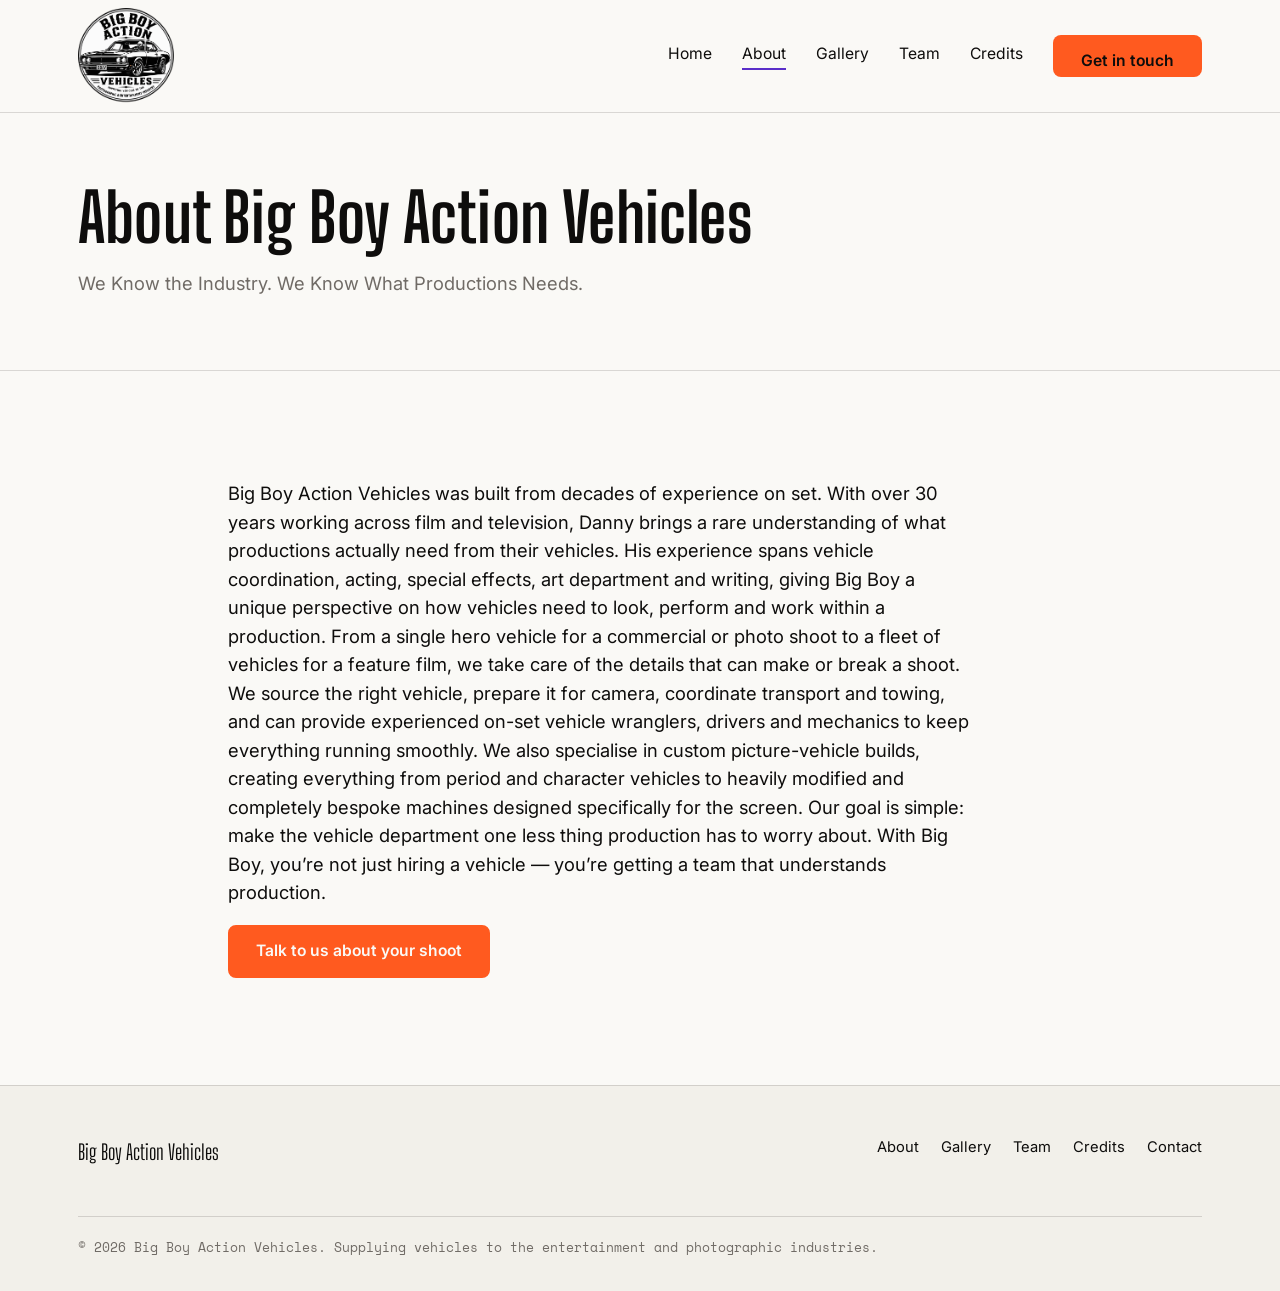
==== about.html @ 37b52cfc "Update lede paragraph in about.html" ====
<!doctype html>
<html lang="en">
<head>
<meta charset="utf-8">
<meta name="viewport" content="width=device-width, initial-scale=1">
<title>About — Big Boy Action Vehicles</title>
<meta name="description" content="What Big Boy Action Vehicles does and who we do it for.">
<link rel="preconnect" href="https://fonts.googleapis.com">
<link href="https://fonts.googleapis.com/css2?family=Big+Shoulders+Display:wght@600;700;800&family=Inter:wght@400;500;600;700&family=Space+Mono&display=swap" rel="stylesheet">
<link rel="stylesheet" href="styles.css">
</head>
<body>

<header class="site-header">
  <div class="wrap">
    <a href="index.html" class="logo"><img src="assets/logo-header.png" alt="Big Boy Action Vehicles"></a>
    <button class="nav-toggle" aria-label="Open menu" aria-expanded="false">
      <span></span>
    </button>
    <nav class="main-nav">
      <a href="index.html">Home</a>
      <a href="about.html" aria-current="page">About</a>
      <a href="gallery.html">Gallery</a>
      <a href="team.html">Team</a>
      <a href="credits.html">Credits</a>
      <a href="contact.html" class="btn btn-solid">Get in touch</a>
    </nav>
  </div>
</header>

<section class="page-hero">
  <div class="wrap">
    <h1 style="font-size:clamp(2.4rem,6vw,4.2rem);">About Big Boy Action Vehicles</h1>
    <p class="lede">We Know the Industry. We Know What Productions Needs.</p>
  </div>
</section>

<section class="section">
  <div class="wrap" style="max-width:80ch;">
    <p style="font-size:1.15rem;">
      Big Boy Action Vehicles was built from decades of experience on set.

With over 30 years working across film and television, Danny brings a rare understanding of what productions actually need from their vehicles. His experience spans vehicle coordination, acting, special effects, art department and writing, giving Big Boy a unique perspective on how vehicles need to look, perform and work within a production.

From a single hero vehicle for a commercial or photo shoot to a fleet of vehicles for a feature film, we take care of the details that can make or break a shoot. We source the right vehicle, prepare it for camera, coordinate transport and towing, and can provide experienced on-set vehicle wranglers, drivers and mechanics to keep everything running smoothly.

We also specialise in custom picture-vehicle builds, creating everything from period and character vehicles to heavily modified and completely bespoke machines designed specifically for the screen.

Our goal is simple: make the vehicle department one less thing production has to worry about.

With Big Boy, you’re not just hiring a vehicle — you’re getting a team that understands production.
    </p>
    <p><a href="contact.html" class="btn btn-solid" style="border-color:var(--orange);background:var(--orange);">Talk to us about your shoot</a></p>
  </div>
</section>

<footer class="site-footer">
  <div class="wrap">
    <div class="foot-logo">Big Boy Action Vehicles</div>
    <nav>
      <a href="about.html">About</a>
      <a href="gallery.html">Gallery</a>
      <a href="team.html">Team</a>
      <a href="credits.html">Credits</a>
      <a href="contact.html">Contact</a>
    </nav>
    <div class="fine">© <span id="year"></span> Big Boy Action Vehicles. Supplying vehicles to the entertainment and photographic industries.</div>
  </div>
</footer>

<script src="script.js"></script>
<script>document.getElementById("year").textContent = new Date().getFullYear();</script>
</body>
</html>
---- styles.css ----
/* ============================================
   BIG BOY ACTION VEHICLES — shared stylesheet
   ============================================ */

:root {
  --black: #0e0d0c;
  --white: #faf9f6;
  --paper: #f2f0ea;
  --gray: #706b66;
  --gray-light: #cfc9c1;
  --purple: #5a2ec9;
  --orange: #ff5a1f;

  --display: "Big Shoulders Display", sans-serif;
  --body: "Inter", sans-serif;
  --mono: "Space Mono", monospace;

  --edge: 1px solid rgba(14, 13, 12, 0.14);
  --edge-light: 1px solid rgba(250, 249, 246, 0.18);
  --max: 1180px;
}

* { box-sizing: border-box; }

html { scroll-behavior: smooth; }

body {
  margin: 0;
  background: var(--white);
  color: var(--black);
  font-family: var(--body);
  font-size: 17px;
  line-height: 1.55;
  -webkit-font-smoothing: antialiased;
}

img { max-width: 100%; display: block; }

a { color: inherit; }

h1, h2, h3 {
  font-family: var(--display);
  font-weight: 700;
  line-height: 0.92;
  margin: 0;
  letter-spacing: 0.2px;
}

h1 { font-size: clamp(3rem, 8vw, 6.5rem); }
h2 { font-size: clamp(2.1rem, 5vw, 3.4rem); }
h3 { font-size: clamp(1.3rem, 3vw, 1.7rem); }

p { max-width: 62ch; }

.wrap {
  max-width: var(--max);
  margin: 0 auto;
  padding: 0 28px;
}

/* focus visibility for accessibility */
a:focus-visible,
button:focus-visible,
input:focus-visible,
textarea:focus-visible,
select:focus-visible {
  outline: 3px solid var(--orange);
  outline-offset: 2px;
}

@media (prefers-reduced-motion: reduce) {
  html { scroll-behavior: auto; }
  * { animation: none !important; transition: none !important; }
}

/* ---------- header ---------- */

.site-header {
  position: sticky;
  top: 0;
  z-index: 50;
  background: var(--white);
  border-bottom: var(--edge);
}

.site-header .wrap {
  display: flex;
  align-items: center;
  justify-content: space-between;
  padding-top: 8px;
  padding-bottom: 8px;
}

.logo {
  text-decoration: none;
  color: var(--black);
  display: flex;
  align-items: center;
  line-height: 1;
}

.logo img {
  height: 1in;
  width: auto;
  display: block;
}

nav.main-nav {
  display: flex;
  align-items: center;
  gap: 30px;
}

nav.main-nav a {
  text-decoration: none;
  font-size: 0.98rem;
  color: var(--black);
  padding-bottom: 2px;
  border-bottom: 2px solid transparent;
}

nav.main-nav a:hover,
nav.main-nav a[aria-current="page"] {
  border-bottom-color: var(--purple);
}

.btn {
  display: inline-block;
  font-family: var(--body);
  font-weight: 600;
  font-size: 0.98rem;
  text-decoration: none;
  padding: 12px 26px;
  border: 2px solid var(--black);
  color: var(--black);
  background: transparent;
  cursor: pointer;
  transition: background 0.15s ease, color 0.15s ease, border-color 0.15s ease;
}

.btn:hover { background: var(--black); color: var(--white); }

.btn-solid {
  background: var(--orange);
  border-color: var(--orange);
  color: var(--white);
  border-radius: 8px;
}

.btn-solid:hover {
  background: var(--purple);
  border-color: var(--purple);
  color: var(--white);
}

.nav-toggle {
  display: none;
  background: none;
  border: none;
  cursor: pointer;
  padding: 6px;
}

.nav-toggle span,
.nav-toggle span::before,
.nav-toggle span::after {
  content: "";
  display: block;
  width: 26px;
  height: 2px;
  background: var(--black);
  position: relative;
  transition: transform 0.15s ease;
}
.nav-toggle span::before { position: absolute; top: -8px; }
.nav-toggle span::after { position: absolute; top: 8px; }

@media (max-width: 780px) {
  .nav-toggle { display: block; }
  nav.main-nav {
    position: absolute;
    top: 100%;
    left: 0;
    right: 0;
    background: var(--white);
    border-bottom: var(--edge);
    flex-direction: column;
    align-items: flex-start;
    gap: 0;
    padding: 10px 28px 22px;
    display: none;
  }
  nav.main-nav.open { display: flex; }
  nav.main-nav a { width: 100%; padding: 12px 0; border-bottom: 1px solid rgba(14,13,12,0.1); }
  nav.main-nav .btn { margin-top: 12px; }
}

/* ---------- hero ---------- */

.hero {
  position: relative;
  background: var(--black);
  color: var(--white);
  overflow: hidden;
  clip-path: polygon(0 0, 100% 0, 100% 92%, 0 100%);
}

.hero .wrap {
  display: grid;
  grid-template-columns: 1.15fr 0.85fr;
  gap: 40px;
  align-items: center;
  padding-top: 90px;
  padding-bottom: 130px;
}

.hero-copy .kicker {
  font-family: var(--mono);
  font-size: 0.85rem;
  color: var(--orange);
  margin: 0 0 18px;
}

.hero h1 { color: var(--white); }

.hero p.lede {
  color: var(--gray-light);
  font-size: 1.15rem;
  margin: 26px 0 34px;
  max-width: 46ch;
}

.hero-actions { display: flex; gap: 16px; flex-wrap: wrap; }

.hero .btn { border-color: var(--white); color: var(--white); }
.hero .btn:hover { background: var(--white); color: var(--black); }

.hero-art {
  position: relative;
  aspect-ratio: 4 / 5;
  background:
    linear-gradient(160deg, rgba(90,46,201,0.55), transparent 55%),
    linear-gradient(-20deg, rgba(255,90,31,0.5), transparent 50%),
    #1c1a18;
  border: var(--edge-light);
}

.hero-art::after {
  content: "Add a vehicle photo here";
  position: absolute;
  inset: 0;
  display: flex;
  align-items: center;
  justify-content: center;
  text-align: center;
  padding: 20px;
  font-family: var(--mono);
  font-size: 0.85rem;
  color: rgba(250,249,246,0.6);
}

.hero-art--filled::after { content: none; }

.hero-art--filled {
  display: flex;
  align-items: center;
  justify-content: center;
  padding: 8%;
  background: var(--black);
  border: none;
}

.hero-art--filled img {
  width: 100%;
  max-width: 520px;
  border-radius: 50%;
  box-shadow: 0 20px 60px rgba(0,0,0,0.45);
}

@media (max-width: 860px) {
  .hero .wrap { grid-template-columns: 1fr; padding-top: 60px; padding-bottom: 80px; }
  .hero-art { aspect-ratio: 16/10; }
}

/* ---------- highlight strip ---------- */

.strip {
  border-bottom: var(--edge);
  background: var(--paper);
}

.strip .wrap {
  display: flex;
  flex-wrap: wrap;
}

.strip .item {
  flex: 1 1 220px;
  padding: 26px 28px;
  border-left: var(--edge);
  font-size: 1rem;
  font-weight: 600;
}

.strip .item:first-child { border-left: none; }

/* ---------- generic sections ---------- */

.section { padding: 90px 0; }
.section-tight { padding: 60px 0; }

.section-head {
  display: flex;
  justify-content: space-between;
  align-items: flex-end;
  gap: 30px;
  margin-bottom: 46px;
  flex-wrap: wrap;
}

.section-head p { color: var(--gray); margin: 0; }

.page-hero {
  padding: 74px 0 54px;
  border-bottom: var(--edge);
}

.page-hero p.lede {
  color: var(--gray);
  font-size: 1.15rem;
  margin-top: 20px;
  max-width: 60ch;
}

/* ---------- about paragraph block ---------- */

.about-block {
  display: grid;
  grid-template-columns: 0.9fr 1.1fr;
  gap: 60px;
}

.about-block .pull {
  border-left: 4px solid var(--orange);
  padding-left: 22px;
  font-family: var(--display);
  font-size: 1.6rem;
  line-height: 1.15;
}

.about-block .copy p { font-size: 1.08rem; }

@media (max-width: 860px) {
  .about-block { grid-template-columns: 1fr; gap: 30px; }
}

/* ---------- gallery ---------- */

.gallery-grid {
  display: grid;
  grid-template-columns: repeat(3, 1fr);
  gap: 4px;
}

.gallery-item {
  position: relative;
  aspect-ratio: 4/3;
  background: #1c1a18;
  overflow: hidden;
}

.gallery-item:nth-child(6n+1) { background: linear-gradient(135deg, #201c33, #1c1a18); }
.gallery-item:nth-child(6n+2) { background: linear-gradient(135deg, #3a1c14, #1c1a18); }
.gallery-item:nth-child(6n+3) { background: linear-gradient(135deg, #1c1a18, #241d33); }
.gallery-item:nth-child(6n+4) { background: linear-gradient(135deg, #331d16, #1c1a18); }
.gallery-item:nth-child(6n+5) { background: linear-gradient(135deg, #1c1a18, #2a1a3a); }
.gallery-item:nth-child(6n+6) { background: linear-gradient(135deg, #1c1a18, #3a2312); }

.gallery-item span {
  position: absolute;
  inset: 0;
  display: flex;
  align-items: center;
  justify-content: center;
  text-align: center;
  padding: 16px;
  font-family: var(--mono);
  font-size: 0.78rem;
  color: rgba(250,249,246,0.55);
}

@media (max-width: 780px) {
  .gallery-grid { grid-template-columns: repeat(2, 1fr); }
}

/* ---------- team ---------- */

.team-grid {
  display: grid;
  grid-template-columns: repeat(3, 1fr);
}

.team-card {
  padding: 30px 26px;
  border-top: var(--edge);
  border-left: var(--edge);
}

.team-grid .team-card:nth-child(3n+1) { border-left: none; }

.team-photo {
  aspect-ratio: 1;
  background: linear-gradient(150deg, var(--purple), var(--black) 70%);
  margin-bottom: 18px;
}

.team-card h3 { margin-bottom: 4px; }
.team-role {
  font-family: var(--mono);
  font-size: 0.82rem;
  color: var(--orange);
  margin-bottom: 14px;
  display: block;
}

@media (max-width: 780px) {
  .team-grid { grid-template-columns: 1fr; }
  .team-grid .team-card { border-left: none; }
}

/* ---------- credits (film-credits styling) ---------- */

.credits-roll {
  background: var(--black);
  color: var(--white);
}

.credits-roll .section { padding: 80px 0 100px; }

.credit-block { margin-bottom: 46px; }

.credit-block .role {
  font-family: var(--mono);
  font-size: 0.8rem;
  color: var(--orange);
  text-transform: lowercase;
  margin-bottom: 10px;
  display: block;
}

.credit-block ul {
  list-style: none;
  margin: 0;
  padding: 0;
  columns: 2;
  column-gap: 40px;
}

.credit-block li {
  font-family: var(--display);
  font-size: 1.4rem;
  padding: 6px 0;
  border-bottom: 1px solid rgba(250,249,246,0.12);
  break-inside: avoid;
}

@media (max-width: 700px) {
  .credit-block ul { columns: 1; }
}

/* ---------- contact form ---------- */

.contact-layout {
  display: grid;
  grid-template-columns: 0.9fr 1.1fr;
  gap: 60px;
}

.contact-info .detail { margin-bottom: 22px; }
.contact-info .detail .label {
  font-family: var(--mono);
  font-size: 0.78rem;
  color: var(--gray);
  display: block;
  margin-bottom: 4px;
}

form.enquiry { display: grid; gap: 20px; }

.field { display: grid; gap: 6px; }

.field label { font-size: 0.92rem; font-weight: 600; }

.field input,
.field select,
.field textarea {
  font-family: var(--body);
  font-size: 1rem;
  padding: 13px 14px;
  border: 2px solid var(--black);
  background: var(--white);
  color: var(--black);
  width: 100%;
}

.field textarea { min-height: 130px; resize: vertical; }

.form-note {
  font-size: 0.88rem;
  color: var(--gray);
  margin-top: -6px;
}

.form-success {
  border: 2px solid var(--black);
  padding: 26px;
  font-family: var(--display);
  font-size: 1.3rem;
  display: none;
}

@media (max-width: 860px) {
  .contact-layout { grid-template-columns: 1fr; gap: 34px; }
}

/* ---------- footer ---------- */

.site-footer {
  border-top: var(--edge);
  background: var(--paper);
  padding: 50px 0 34px;
}

.site-footer .wrap {
  display: flex;
  justify-content: space-between;
  flex-wrap: wrap;
  gap: 24px;
}

.site-footer .foot-logo {
  font-family: var(--display);
  font-size: 1.3rem;
}

.site-footer nav {
  display: flex;
  gap: 22px;
  flex-wrap: wrap;
}

.site-footer nav a { text-decoration: none; font-size: 0.92rem; }

.site-footer .fine {
  width: 100%;
  margin-top: 24px;
  padding-top: 20px;
  border-top: var(--edge);
  font-size: 0.82rem;
  color: var(--gray);
  font-family: var(--mono);
}
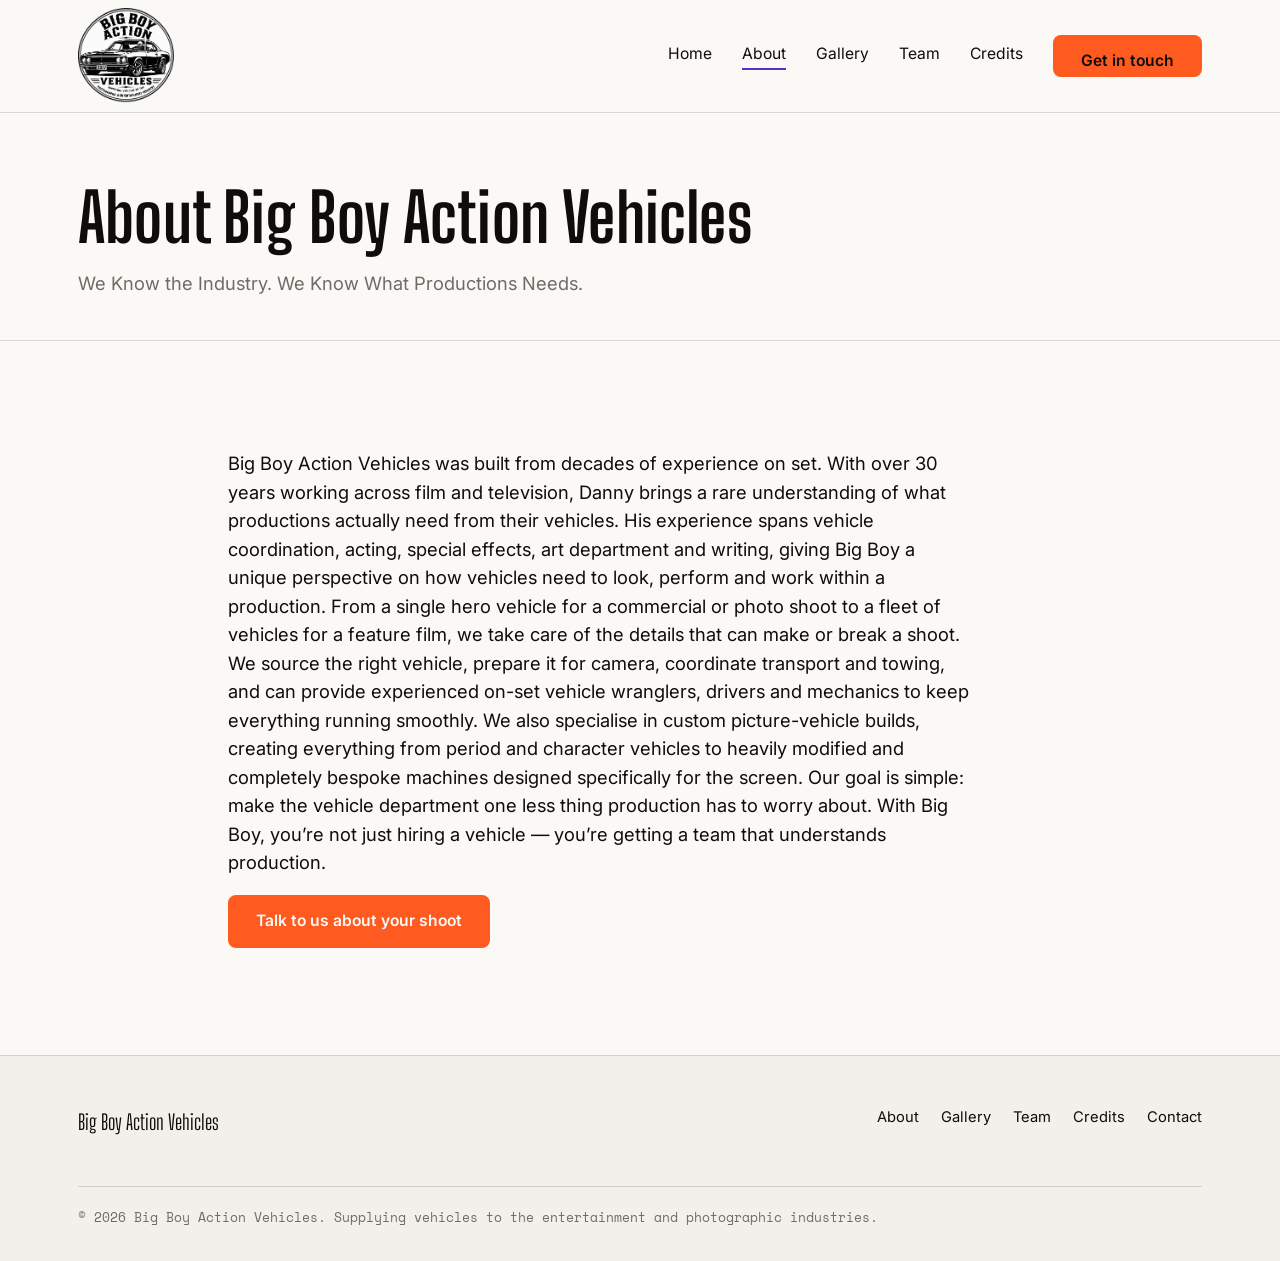
==== commit f42323f4: "Remove extra newline in about.html" ====
--- a/about.html
+++ b/about.html
@@ -34,7 +34,6 @@
     <p class="lede">We Know the Industry. We Know What Productions Needs.</p>
   </div>
 </section>
-
 <section class="section">
   <div class="wrap" style="max-width:80ch;">
     <p style="font-size:1.15rem;">
--- a/styles.css
+++ b/styles.css
@@ -272,7 +272,7 @@
 
 .hero-art--filled img {
   width: 100%;
-  max-width: 520px;
+  max-width: 620px;
   border-radius: 50%;
   box-shadow: 0 20px 60px rgba(0,0,0,0.45);
 }
@@ -321,7 +321,7 @@
 .section-head p { color: var(--gray); margin: 0; }
 
 .page-hero {
-  padding: 74px 0 54px;
+  padding: 74px 0 24px;
   border-bottom: var(--edge);
 }
 
@@ -409,9 +409,18 @@
 .team-grid .team-card:nth-child(3n+1) { border-left: none; }
 
 .team-photo {
-  aspect-ratio: 1;
-  background: linear-gradient(150deg, var(--purple), var(--black) 70%);
+  width: 100%;
+   height: 250px;
+   overflow: hidden;
+   background: linear-gradient(150deg, var(--purple), var(--black) 70%);
   margin-bottom: 18px;
+}
+
+.team-photo img {
+  width: 100%;
+   height: 100%;
+   object-fit: cover;
+   display: block;  
 }
 
 .team-card h3 { margin-bottom: 4px; }
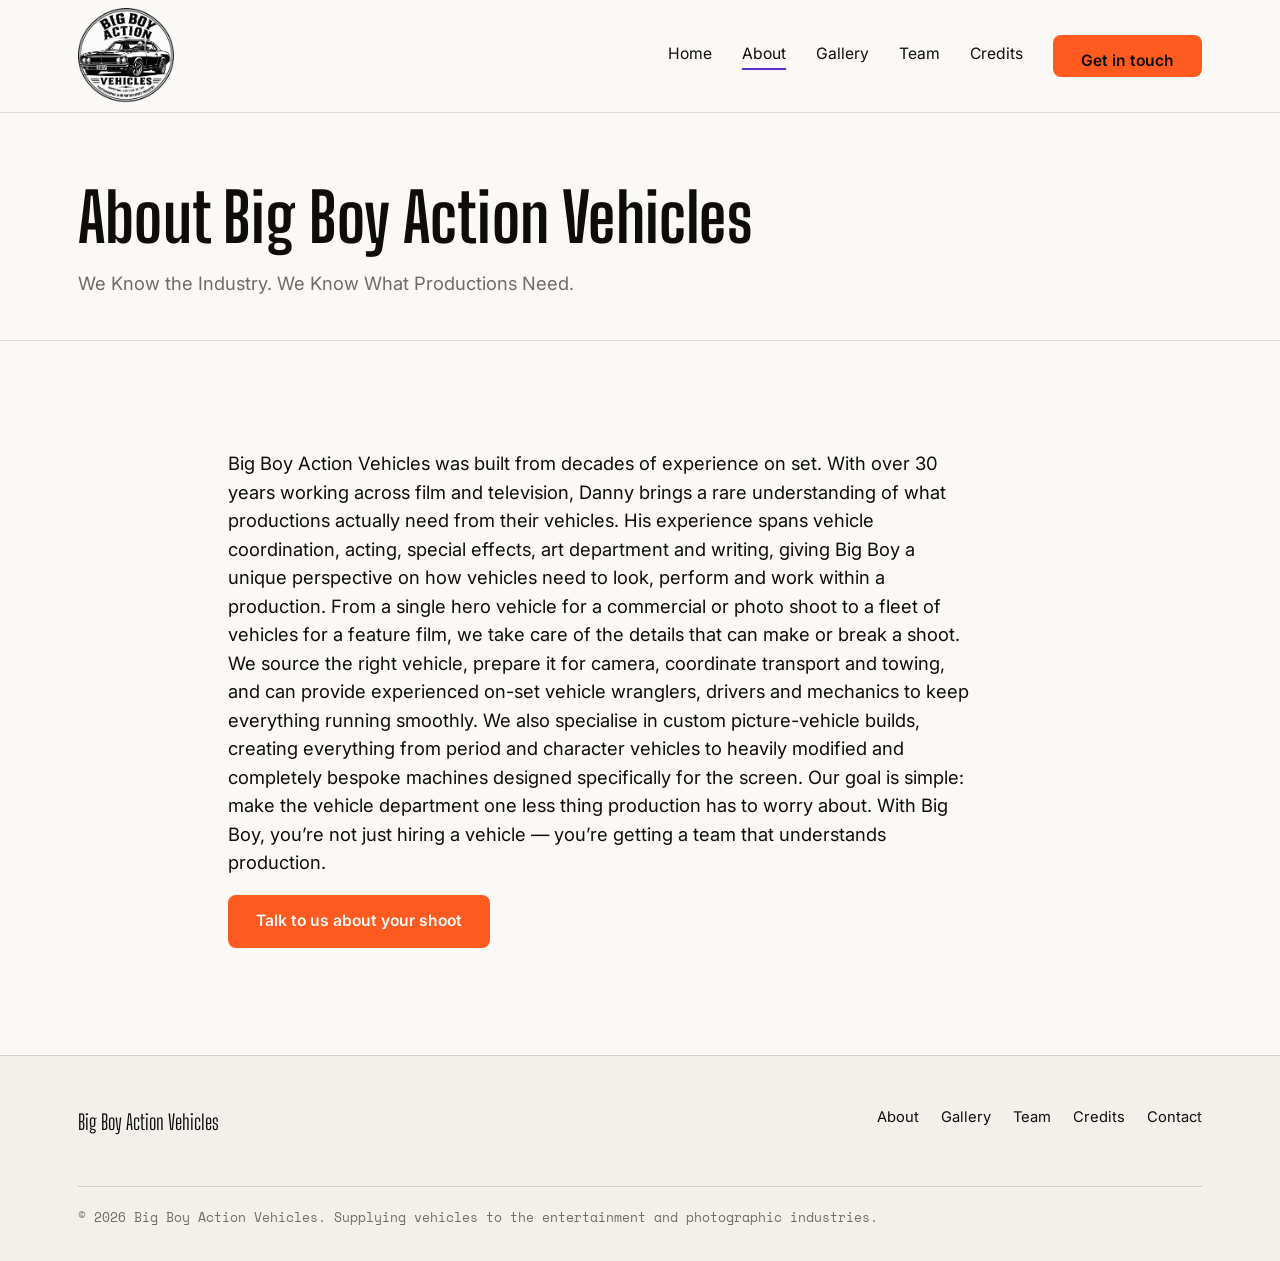
==== commit b8b64636: "Correct grammar in about.html content" ====
--- a/about.html
+++ b/about.html
@@ -31,7 +31,7 @@
 <section class="page-hero">
   <div class="wrap">
     <h1 style="font-size:clamp(2.4rem,6vw,4.2rem);">About Big Boy Action Vehicles</h1>
-    <p class="lede">We Know the Industry. We Know What Productions Needs.</p>
+    <p class="lede">We Know the Industry. We Know What Productions Need.</p>
   </div>
 </section>
 <section class="section">
@@ -41,11 +41,14 @@
 
 With over 30 years working across film and television, Danny brings a rare understanding of what productions actually need from their vehicles. His experience spans vehicle coordination, acting, special effects, art department and writing, giving Big Boy a unique perspective on how vehicles need to look, perform and work within a production.
 
-From a single hero vehicle for a commercial or photo shoot to a fleet of vehicles for a feature film, we take care of the details that can make or break a shoot. We source the right vehicle, prepare it for camera, coordinate transport and towing, and can provide experienced on-set vehicle wranglers, drivers and mechanics to keep everything running smoothly.
 
-We also specialise in custom picture-vehicle builds, creating everything from period and character vehicles to heavily modified and completely bespoke machines designed specifically for the screen.
+      From a single hero vehicle for a commercial or photo shoot to a fleet of vehicles for a feature film, we take care of the details that can make or break a shoot. We source the right vehicle, prepare it for camera, coordinate transport and towing, and can provide experienced on-set vehicle wranglers, drivers and mechanics to keep everything running smoothly.
 
-Our goal is simple: make the vehicle department one less thing production has to worry about.
+
+      We also specialise in custom picture-vehicle builds, creating everything from period and character vehicles to heavily modified and completely bespoke machines designed specifically for the screen.
+
+
+      Our goal is simple: make the vehicle department one less thing production has to worry about.
 
 With Big Boy, you’re not just hiring a vehicle — you’re getting a team that understands production.
     </p>
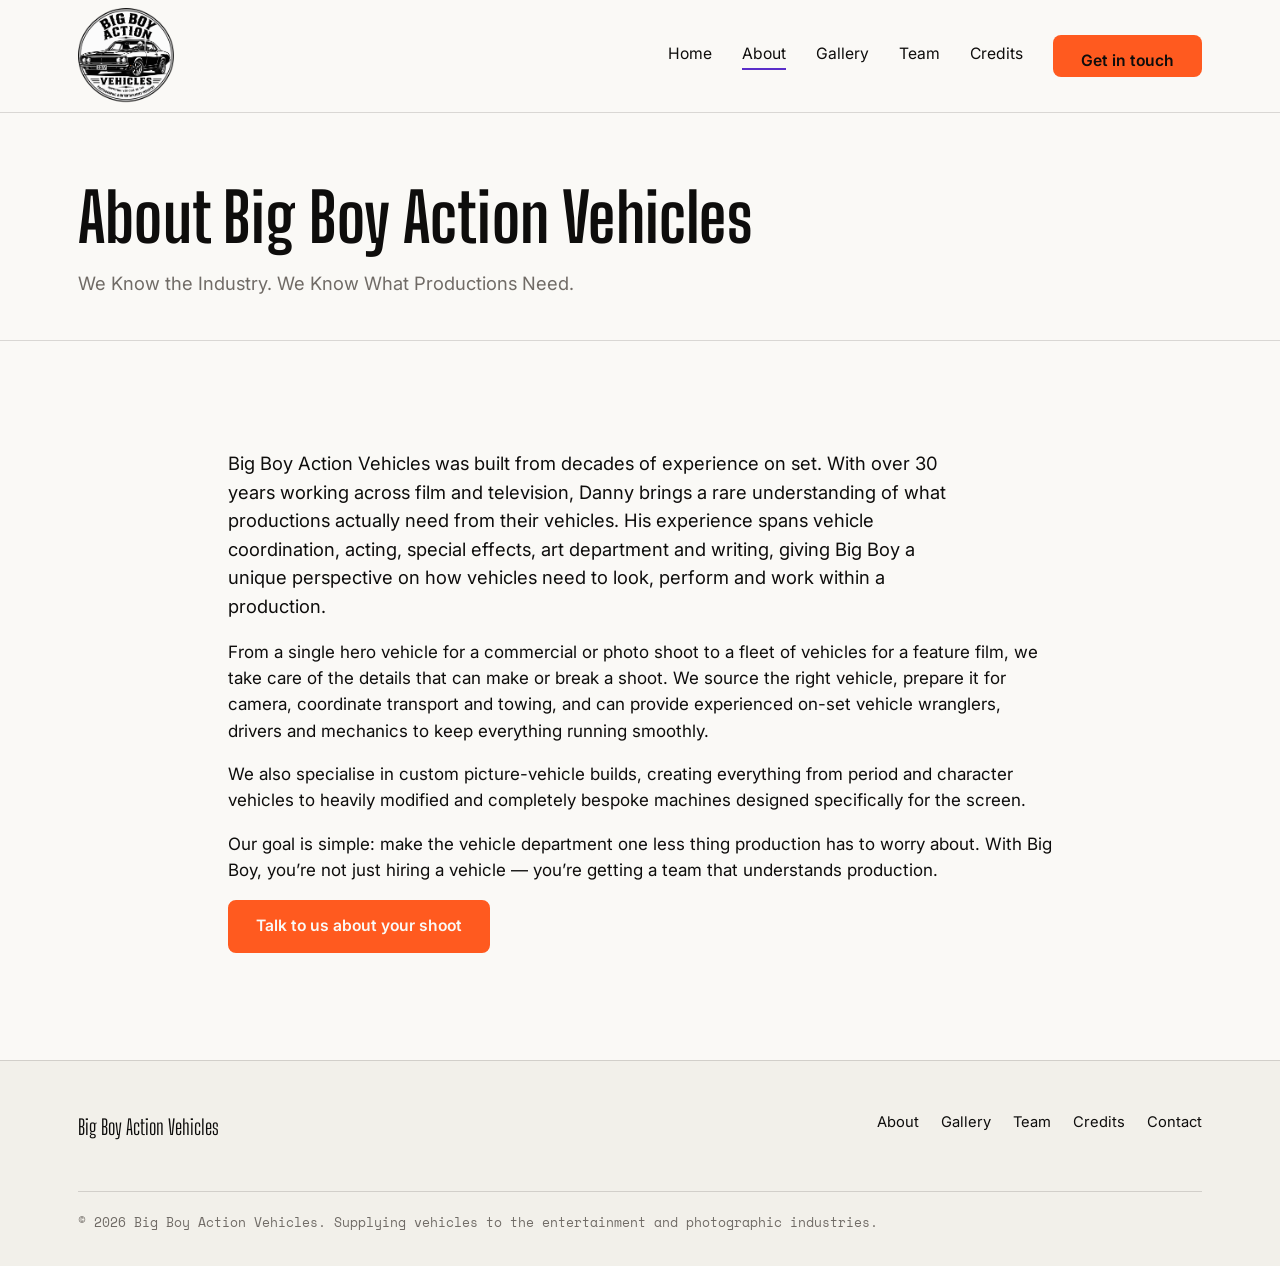
==== commit 22f4afa0: "Fix HTML structure in about.html Correct HTML formatting by adding paragraph tags around specific te" ====
--- a/about.html
+++ b/about.html
@@ -42,13 +42,13 @@
 With over 30 years working across film and television, Danny brings a rare understanding of what productions actually need from their vehicles. His experience spans vehicle coordination, acting, special effects, art department and writing, giving Big Boy a unique perspective on how vehicles need to look, perform and work within a production.
 
 
-      From a single hero vehicle for a commercial or photo shoot to a fleet of vehicles for a feature film, we take care of the details that can make or break a shoot. We source the right vehicle, prepare it for camera, coordinate transport and towing, and can provide experienced on-set vehicle wranglers, drivers and mechanics to keep everything running smoothly.
+      <p></p>From a single hero vehicle for a commercial or photo shoot to a fleet of vehicles for a feature film, we take care of the details that can make or break a shoot. We source the right vehicle, prepare it for camera, coordinate transport and towing, and can provide experienced on-set vehicle wranglers, drivers and mechanics to keep everything running smoothly.
 
 
-      We also specialise in custom picture-vehicle builds, creating everything from period and character vehicles to heavily modified and completely bespoke machines designed specifically for the screen.
+     <p></P> We also specialise in custom picture-vehicle builds, creating everything from period and character vehicles to heavily modified and completely bespoke machines designed specifically for the screen.
 
 
-      Our goal is simple: make the vehicle department one less thing production has to worry about.
+     <p></p> Our goal is simple: make the vehicle department one less thing production has to worry about.
 
 With Big Boy, you’re not just hiring a vehicle — you’re getting a team that understands production.
     </p>
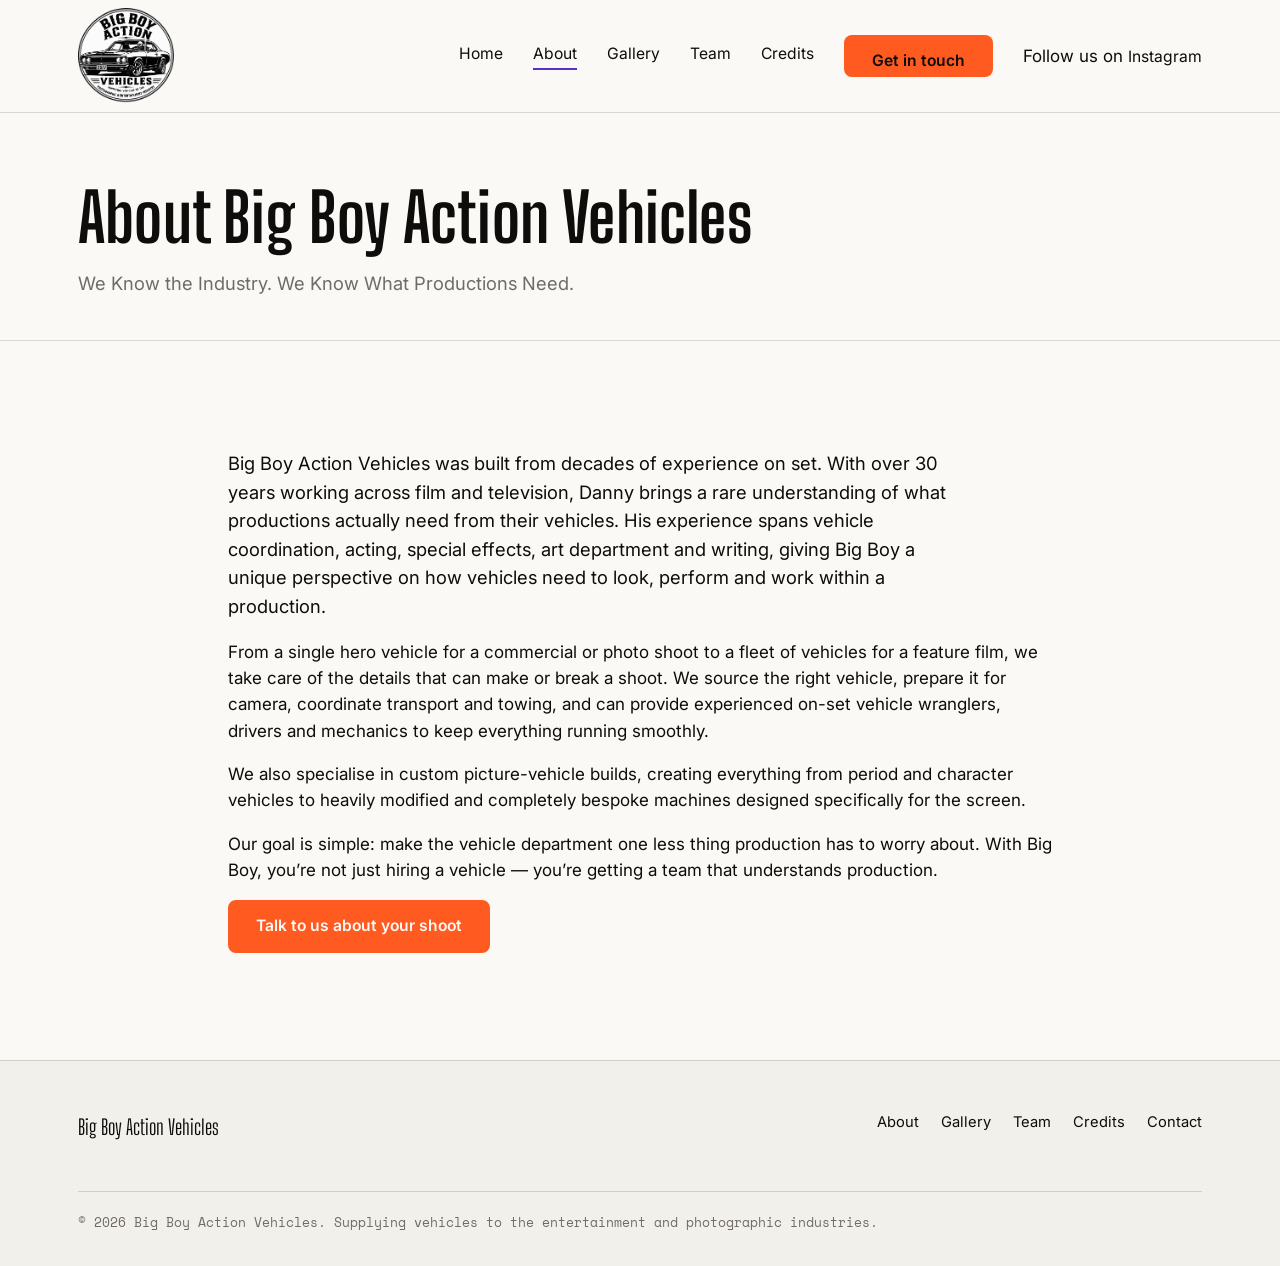
==== commit d1e9119c: "Add Instagram link to about page" ====
--- a/about.html
+++ b/about.html
@@ -24,6 +24,7 @@
       <a href="team.html">Team</a>
       <a href="credits.html">Credits</a>
       <a href="contact.html" class="btn btn-solid">Get in touch</a>
+      <p>Follow us on <a href="https://www.instagram.com/bigboyactionvehicles" target="_blank" rel="noopener noreferrer">Instagram</a></p>
     </nav>
   </div>
 </header>
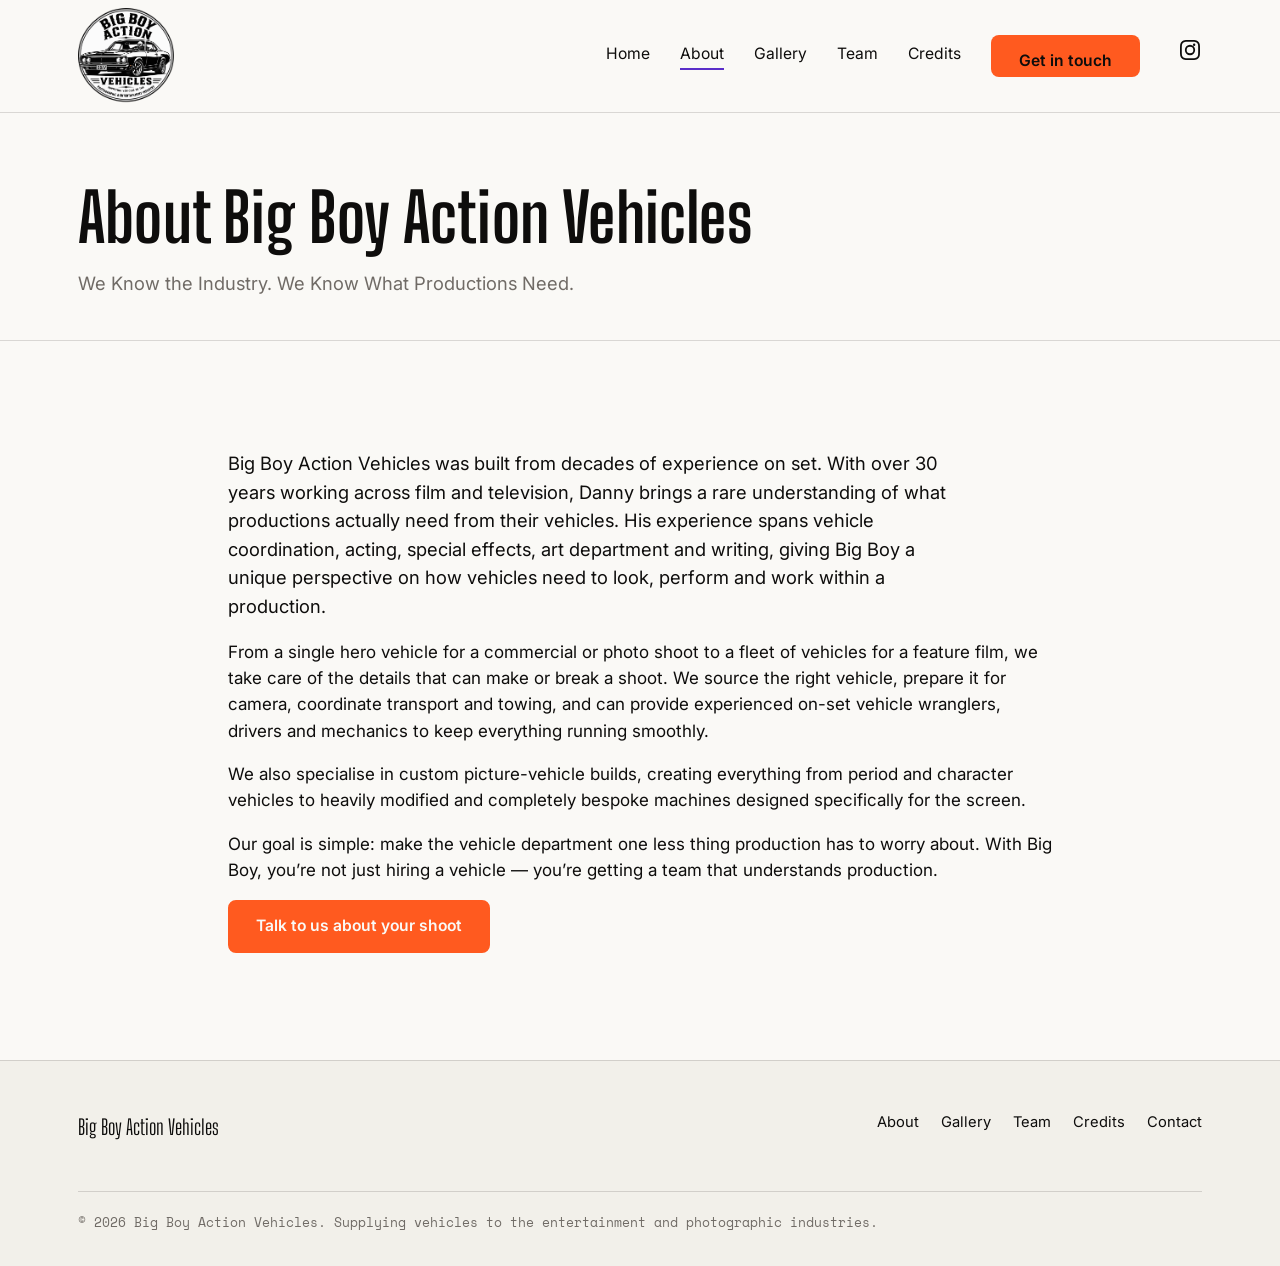
==== commit 2827946c: "Update Instagram link and add icon" ====
--- a/about.html
+++ b/about.html
@@ -24,7 +24,11 @@
       <a href="team.html">Team</a>
       <a href="credits.html">Credits</a>
       <a href="contact.html" class="btn btn-solid">Get in touch</a>
-      <p>Follow us on <a href="https://www.instagram.com/bigboyactionvehicles" target="_blank" rel="noopener noreferrer">Instagram</a></p>
+      <a href="https://www.instagram.com/YOUR_HANDLE" target="_blank" rel="noopener" aria-label="Instagram" class="ig-icon">
+  <svg xmlns="http://www.w3.org/2000/svg" viewBox="0 0 24 24" width="24" height="24" fill="currentColor">
+    <path d="M12 2c2.717 0 3.056.01 4.122.06 1.065.05 1.79.217 2.428.465a4.9 4.9 0 0 1 1.771 1.153 4.9 4.9 0 0 1 1.153 1.771c.248.637.415 1.363.465 2.428.05 1.066.06 1.405.06 4.122s-.01 3.056-.06 4.122c-.05 1.065-.217 1.79-.465 2.428a4.9 4.9 0 0 1-1.153 1.771 4.9 4.9 0 0 1-1.771 1.153c-.637.248-1.363.415-2.428.465-1.066.05-1.405.06-4.122.06s-3.056-.01-4.122-.06c-1.065-.05-1.79-.217-2.428-.465a4.9 4.9 0 0 1-1.771-1.153 4.9 4.9 0 0 1-1.153-1.771c-.248-.637-.415-1.363-.465-2.428C2.01 15.056 2 14.717 2 12s.01-3.056.06-4.122c.05-1.065.217-1.79.465-2.428A4.9 4.9 0 0 1 3.678 3.68 4.9 4.9 0 0 1 5.45 2.525c.637-.248 1.363-.415 2.428-.465C8.944 2.01 9.283 2 12 2zm0 1.802c-2.67 0-2.986.01-4.04.059-.976.045-1.505.207-1.858.344-.466.181-.8.398-1.15.748-.35.35-.567.684-.748 1.15-.137.353-.3.882-.344 1.857-.05 1.055-.059 1.37-.059 4.04s.01 2.986.059 4.04c.045.976.207 1.505.344 1.858.181.466.399.8.748 1.15.35.35.684.567 1.15.748.353.137.882.3 1.857.344 1.054.05 1.37.059 4.041.059s2.987-.01 4.04-.059c.976-.045 1.506-.207 1.858-.344.466-.181.8-.399 1.15-.748.35-.35.567-.684.748-1.15.137-.353.3-.882.344-1.857.05-1.055.059-1.37.059-4.041s-.01-2.986-.059-4.04c-.045-.976-.207-1.505-.344-1.858a3.1 3.1 0 0 0-.748-1.15 3.1 3.1 0 0 0-1.15-.748c-.353-.137-.882-.3-1.857-.344-1.055-.05-1.37-.059-4.041-.059zm0 3.063a5.135 5.135 0 1 1 0 10.27 5.135 5.135 0 0 1 0-10.27zm0 1.802a3.333 3.333 0 1 0 0 6.666 3.333 3.333 0 0 0 0-6.666zm5.338-1.977a1.2 1.2 0 1 1-2.4 0 1.2 1.2 0 0 1 2.4 0z"/>
+  </svg>
+</a>
     </nav>
   </div>
 </header>
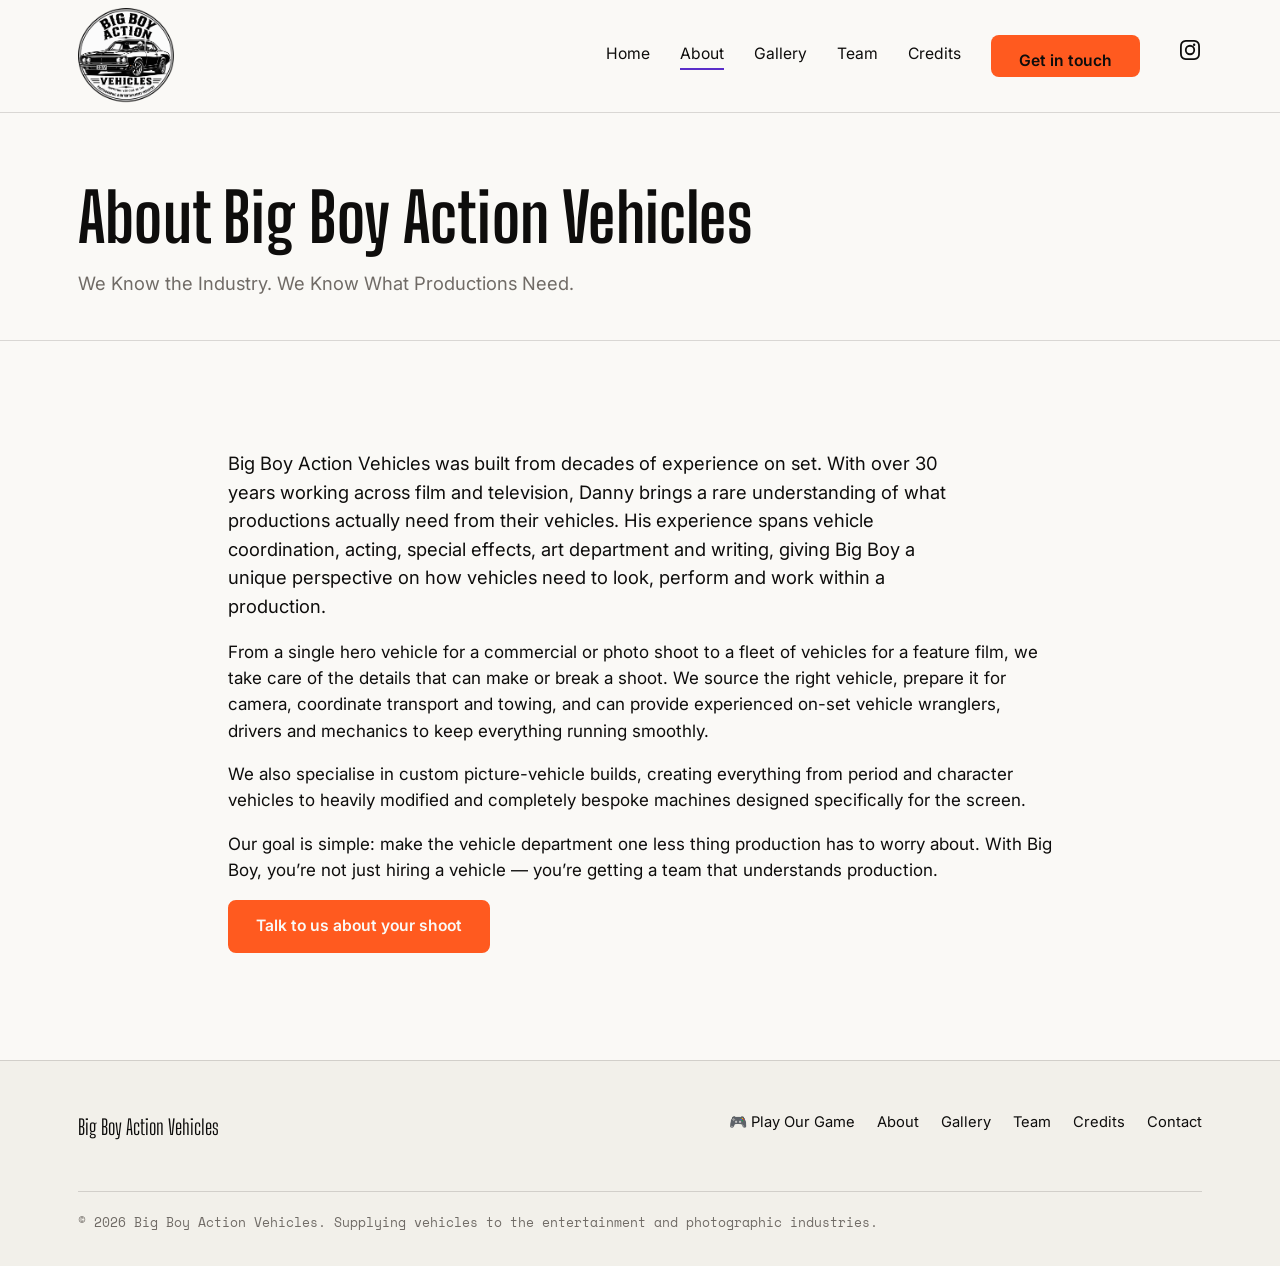
==== commit fb2f4bab: "Add link to play game in footer" ====
--- a/about.html
+++ b/about.html
@@ -24,7 +24,7 @@
       <a href="team.html">Team</a>
       <a href="credits.html">Credits</a>
       <a href="contact.html" class="btn btn-solid">Get in touch</a>
-      <a href="https://www.instagram.com/YOUR_HANDLE" target="_blank" rel="noopener" aria-label="Instagram" class="ig-icon">
+      <a href="https://www.instagram.com/bigboyactionvehicles" target="_blank" rel="noopener" aria-label="Instagram" class="ig-icon">
   <svg xmlns="http://www.w3.org/2000/svg" viewBox="0 0 24 24" width="24" height="24" fill="currentColor">
     <path d="M12 2c2.717 0 3.056.01 4.122.06 1.065.05 1.79.217 2.428.465a4.9 4.9 0 0 1 1.771 1.153 4.9 4.9 0 0 1 1.153 1.771c.248.637.415 1.363.465 2.428.05 1.066.06 1.405.06 4.122s-.01 3.056-.06 4.122c-.05 1.065-.217 1.79-.465 2.428a4.9 4.9 0 0 1-1.153 1.771 4.9 4.9 0 0 1-1.771 1.153c-.637.248-1.363.415-2.428.465-1.066.05-1.405.06-4.122.06s-3.056-.01-4.122-.06c-1.065-.05-1.79-.217-2.428-.465a4.9 4.9 0 0 1-1.771-1.153 4.9 4.9 0 0 1-1.153-1.771c-.248-.637-.415-1.363-.465-2.428C2.01 15.056 2 14.717 2 12s.01-3.056.06-4.122c.05-1.065.217-1.79.465-2.428A4.9 4.9 0 0 1 3.678 3.68 4.9 4.9 0 0 1 5.45 2.525c.637-.248 1.363-.415 2.428-.465C8.944 2.01 9.283 2 12 2zm0 1.802c-2.67 0-2.986.01-4.04.059-.976.045-1.505.207-1.858.344-.466.181-.8.398-1.15.748-.35.35-.567.684-.748 1.15-.137.353-.3.882-.344 1.857-.05 1.055-.059 1.37-.059 4.04s.01 2.986.059 4.04c.045.976.207 1.505.344 1.858.181.466.399.8.748 1.15.35.35.684.567 1.15.748.353.137.882.3 1.857.344 1.054.05 1.37.059 4.041.059s2.987-.01 4.04-.059c.976-.045 1.506-.207 1.858-.344.466-.181.8-.399 1.15-.748.35-.35.567-.684.748-1.15.137-.353.3-.882.344-1.857.05-1.055.059-1.37.059-4.041s-.01-2.986-.059-4.04c-.045-.976-.207-1.505-.344-1.858a3.1 3.1 0 0 0-.748-1.15 3.1 3.1 0 0 0-1.15-.748c-.353-.137-.882-.3-1.857-.344-1.055-.05-1.37-.059-4.041-.059zm0 3.063a5.135 5.135 0 1 1 0 10.27 5.135 5.135 0 0 1 0-10.27zm0 1.802a3.333 3.333 0 1 0 0 6.666 3.333 3.333 0 0 0 0-6.666zm5.338-1.977a1.2 1.2 0 1 1-2.4 0 1.2 1.2 0 0 1 2.4 0z"/>
   </svg>
@@ -65,6 +65,7 @@
   <div class="wrap">
     <div class="foot-logo">Big Boy Action Vehicles</div>
     <nav>
+       <a href="/driving-victoria.html">🎮 Play Our Game</a>
       <a href="about.html">About</a>
       <a href="gallery.html">Gallery</a>
       <a href="team.html">Team</a>
--- a/styles.css
+++ b/styles.css
@@ -569,3 +569,16 @@
   color: var(--gray);
   font-family: var(--mono);
 }
+.photo-strip {
+  margin: 0;
+  padding: 0;
+  background: #121214;
+  line-height: 0;
+}
+.photo-strip img {
+  display: block;
+  width: 100%;
+  height: clamp(220px, 40vw, 480px);
+  object-fit: cover;
+  object-position: 60% 60%;
+}
